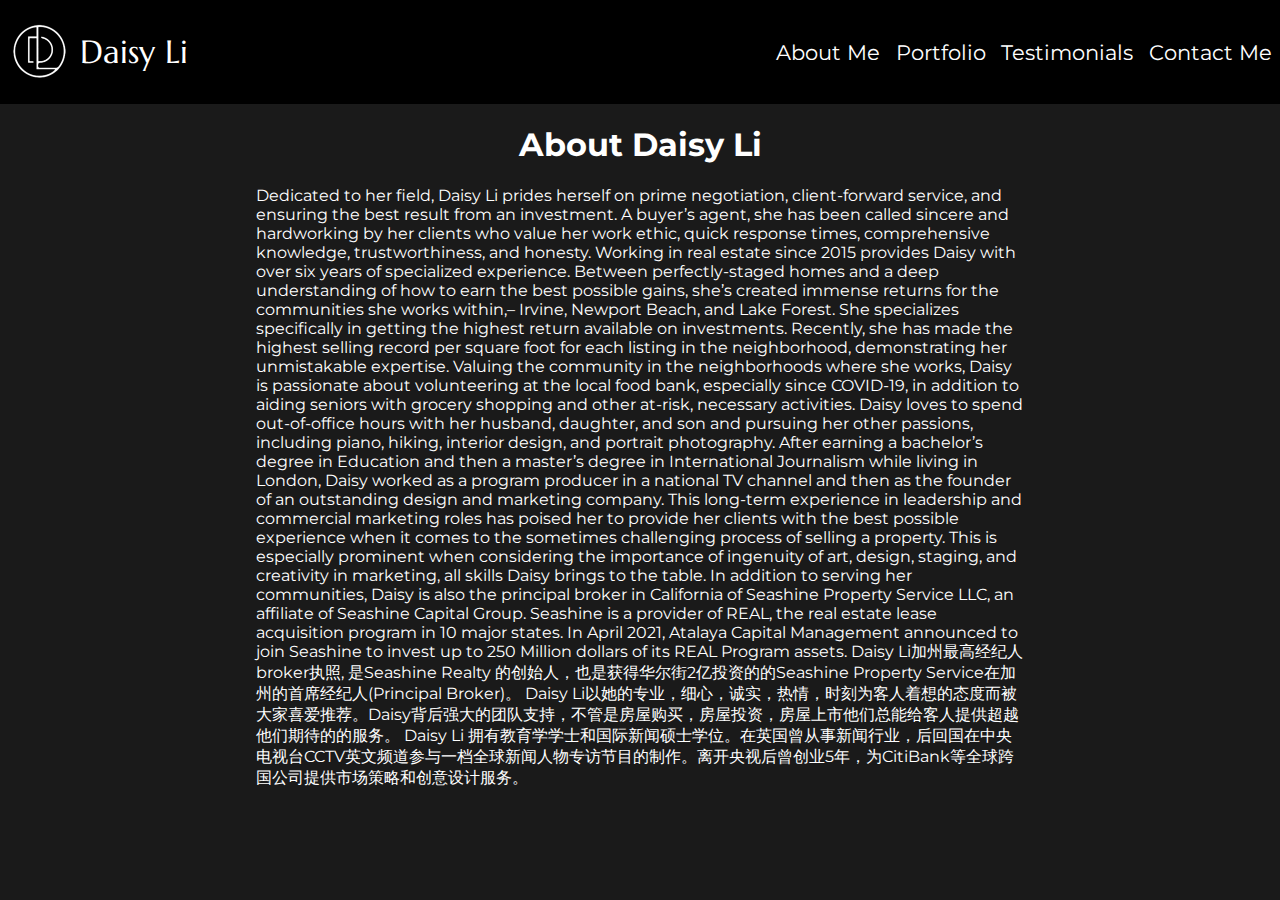
==== aboutdaisy.html @ 36a0a2b3 "worked on about page + portfolio + mobile view" ====
<!DOCTYPE html>
<html lang="en">

<head>
  <meta charset="UTF-8">
  <link href="style.css" rel="stylesheet" type="text/css" />
  <meta http-equiv="X-UA-Compatible" content="IE=edge">
  <meta name="viewport" content="width=device-width, initial-scale=1.0">
  <link rel="preconnect" href="https://fonts.googleapis.com" />
  <link rel="preconnect" href="https://fonts.gstatic.com" crossorigin />
  <link
    href="https://fonts.googleapis.com/css2?family=Marcellus&family=Montserrat:wght@300&family=Roboto:wght@300;400&display=swap"
    rel="stylesheet" />
  <title>About Daisy</title>
</head>

<body style="background-color: #1a1a1a;">
  <div class="navbar" style="background-color: black;">
    <div class="logo">
      <a href="/" style="display:flex; justify-content: center; align-items: center;">
        <img class="daisylogo" src="daisylogo.png" alt="logo" />
      </a>

      <p>Daisy Li</p>
    </div>
    <div class="options">
      <p><a href="aboutdaisy.html">About Me</a></p>
      <p><a href="portfolio.html">Portfolio</a></p>
      <p>Testimonials</p>
      <p>Contact Me</p>
    </div>
  </div>
  <h1 class="ad" style="color: white;">About Daisy Li</h1>
  <p class="aboutp" style="color: white;">Dedicated to her field, Daisy Li prides herself on prime negotiation,
    client-forward service, and
    ensuring the best
    result from an investment. A buyer’s agent, she has been called sincere and hardworking by her clients who value her
    work ethic, quick response times, comprehensive knowledge, trustworthiness, and honesty.

    Working in real estate since 2015 provides Daisy with over six years of specialized experience. Between
    perfectly-staged homes and a deep understanding of how to earn the best possible gains, she’s created immense
    returns for the communities she works within,– Irvine, Newport Beach, and Lake Forest. She specializes specifically
    in getting the highest return available on investments. Recently, she has made the highest selling record per square
    foot for each listing in the neighborhood, demonstrating her unmistakable expertise.

    Valuing the community in the neighborhoods where she works, Daisy is passionate about volunteering at the local food
    bank, especially since COVID-19, in addition to aiding seniors with grocery shopping and other at-risk, necessary
    activities. Daisy loves to spend out-of-office hours with her husband, daughter, and son and pursuing her other
    passions, including piano, hiking, interior design, and portrait photography.

    After earning a bachelor’s degree in Education and then a master’s degree in International Journalism while living
    in London, Daisy worked as a program producer in a national TV channel and then as the founder of an outstanding
    design and marketing company. This long-term experience in leadership and commercial marketing roles has poised her
    to provide her clients with the best possible experience when it comes to the sometimes challenging process of
    selling a property. This is especially prominent when considering the importance of ingenuity of art, design,
    staging, and creativity in marketing, all skills Daisy brings to the table.

    In addition to serving her communities, Daisy is also the principal broker in California of Seashine Property
    Service LLC, an affiliate of Seashine Capital Group. Seashine is a provider of REAL, the real estate lease
    acquisition program in 10 major states. In April 2021, Atalaya Capital Management announced to join Seashine to
    invest up to 250 Million dollars of its REAL Program assets.

    Daisy Li加州最高经纪人broker执照, 是Seashine Realty 的创始人，也是获得华尔街2亿投资的的Seashine Property Service在加州的首席经纪人(Principal Broker)。

    Daisy Li以她的专业，细心，诚实，热情，时刻为客人着想的态度而被大家喜爱推荐。Daisy背后强大的团队支持，不管是房屋购买，房屋投资，房屋上市他们总能给客人提供超越他们期待的的服务。

    Daisy Li 拥有教育学学士和国际新闻硕士学位。在英国曾从事新闻行业，后回国在中央电视台CCTV英文频道参与一档全球新闻人物专访节目的制作。离开央视后曾创业5年，为CitiBank等全球跨国公司提供市场策略和创意设计服务。
  </p>
</body>

</html>
---- style.css ----
body {
  padding: 0;
  margin: 0;
}

.navbar {
  display: flex;
  flex-direction: row;
  justify-content: space-between;
  align-items: center;
  background-color: transparent;
  color: white;
}

.featured-videos {
  display: flex;
  height: 100vh;
  flex-direction: column;
  justify-content: center;
  align-items: center;
}

.logo {
  display: flex;
  flex-direction: row;
  font-family: "Marcellus", serif;
  font-size: 2rem;
  align-items: center;
}

.options {
  display: flex;
  flex-direction: row;
  justify-content: space-around;
  width: 40%;
  font-family: "Montserrat", sans-serif;
  font-size: 1.3rem;
}

.daisylogo {
  width: 60px;
  margin-right: 10px;
  margin-left: 10px;
}


.big_img {
  position: relative;
  height: 100vh;
  overflow: hidden;
}

#video-bg {
  position: absolute;
  top: 0;
  left: 0;
  width: 100vw;
  height: 100vh;
  object-fit: cover;
  z-index: -1;
  filter: brightness(75%);
}

.big_img h1 {
  display: flex;
  position: absolute;
  top: 50%;
  left: 50%;
  transform: translate(-50%, -50%);
  font-family: "Montserrat", serif;
  color: white;
  font-size: 3rem;
  text-align: center;
  align-items: center;
  justify-content: center;
  z-index: 1;
}

.about-me {
  display: flex;
  flex-direction: column;
  justify-content: center;
  align-items: center;
}

.about_c {
  display: flex;
  justify-content: space-around;
  align-items: center;
  font-family: "Montserrat", serif;
  padding: 10%;
}

.about_c p {
  width: 30%;
}

.about_c p {
  font-size: 1.5rem;
  width: 100%;
}

.headshot {
  width: 30%;
  border-radius: 50px;
}

.aboutdays {
  font-size: 3rem;
  font-family: "Montserrat", serif;
  text-align: center;
}

button {
  background: transparent;
  border: none !important;
}

.house_picture {
  width: 40%;
  margin-right: 5%;
}

.feature {
  display: flex;
  flex-direction: row;
  justify-content: center;
  align-items: center;
  font-family: "Montserrat", serif;
}

.all_houses {
  width: 40%;
  height: 340px;
  overflow-y: scroll;
}

a {
  color: inherit;
  text-decoration: none;
}

.testimonials {
  display: flex;
  font-family: "Montserrat", serif;
  justify-content: center;
  margin-top: 50px;
  background-color: #f1f1f1;
  padding: 5%;
}

.text-t {
  width: 30%;
  margin-left: 30px;
}

.big-t-text {
  border-right: 1px solid gray;
  padding-right: 30px;
}

.neighborhoods {
  background-color: #1a1a1a;
  display: flex;
  color: white;
  font-family: "Montserrat", serif;
  justify-content: center;
  align-items: center;
  flex-direction: column;
}

.neighbor_img {
  width: 300px;
  margin: 20px;
}

.nb_div {
  display: flex;
  justify-content: center;
  align-items: center;
}

.nb {
  display: flex;
  justify-content: center;
  flex-direction: column;
  align-items: center;
}

.contacts {
  display: flex;
  flex-direction: column;
  align-items: center;
  font-family: "Montserrat", serif;
  background-color: #000000;
  color: white;
  height: 100vh;
  justify-content: center;
}

.contacts-button {
  color: white;
  border: 2px white solid !important;
  padding: 0 50px;
}

.contacts h1 {
  border-bottom: 1px white solid;
  padding-bottom: 30px;
}

.about_me_button {
  color: black;
  border: 2px black solid !important;
  padding: 0 40px;
}

.about_me_button p {
  display: flex;
  width: 100%;
  font-size: 15px;
}

.about_c div {
  width: 50%;
}

.about_des {
  width: 100%;

}

.t_button {
  color: black;
  border: 2px black solid !important;
  padding: 5px 60px;
}

@media only screen and (max-width: 600px) {


  .big_img {
    width: 100vw
  }

  .logo {
    font-size: 1rem;
  }

  .daisylogo {
    width: 40px;
  }

  .options {
    width: 100%;
    font-size: 0.8rem;
  }

  .nb_div {
    flex-direction: column;
  }

  .t_button {
    padding: 0
  }

  .about_des {
    font-size: 1.3rem !important;


  }

  .about_c {
    flex-direction: column-reverse;
    width: 100%;
    padding: 0;
  }

  about_c p {
    width: 100vw !important;
  }

  .headshot {
    width: 80%;
    border-radius: 25%;
  }

  .aboutdays p {
    margin-bottom: 20px;
  }


}

button:hover {
  background-color: #D3D3D3;
}

.ad {
  font-family: "Montserrat", serif;
  display: flex;
  justify-content: center;
}

.aboutp {
  font-family: "Montserrat", serif;
  display: flex;
  justify-content: center;
  padding-left: 20%;
  padding-right: 20%;
}

.portfolio-house-img {
  width: 80vh;
}

.portfolio-content {
  display: flex;
  flex-wrap: wrap;
  padding: 2%;
  justify-content: center;
  align-items: center;
  gap: 50px;
}

.portfolio-stuff {
  background-color: white;
  display: flex;
  justify-content: center;
  flex-direction: column;
  text-align: center;
  align-items: center;
  font-family: "Montserrat", serif;
  font-weight: bold;
}
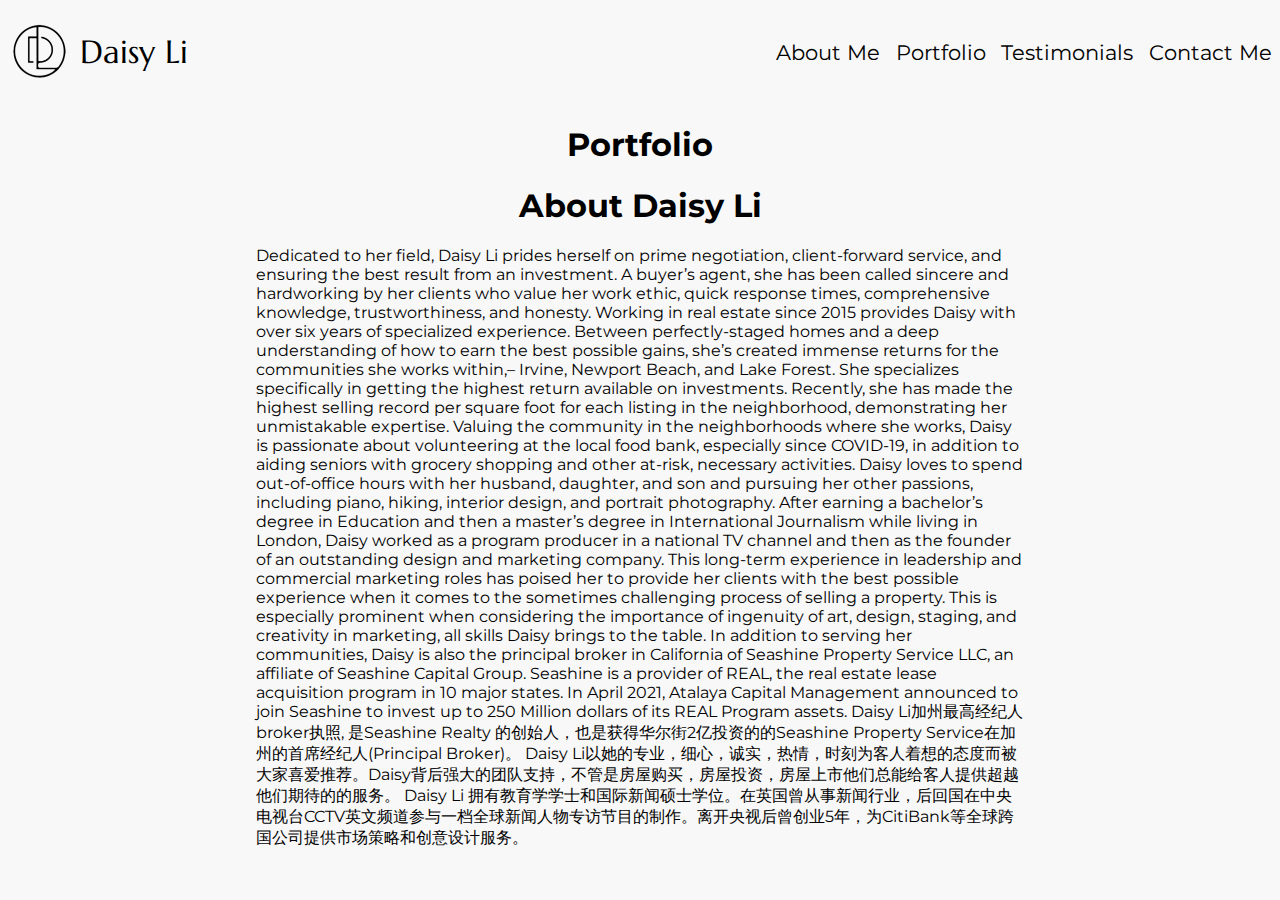
==== commit be0380fc: "commit" ====
--- a/aboutdaisy.html
+++ b/aboutdaisy.html
@@ -14,24 +14,25 @@
   <title>About Daisy</title>
 </head>
 
-<body style="background-color: #1a1a1a;">
-  <div class="navbar" style="background-color: black;">
+<body style="background-color: #f8f8f8;">
+  <div class="navbar">
     <div class="logo">
       <a href="/" style="display:flex; justify-content: center; align-items: center;">
-        <img class="daisylogo" src="daisylogo.png" alt="logo" />
+        <img class="daisylogo" src="daisylogo_black.png" alt="logo" />
       </a>
 
-      <p>Daisy Li</p>
+      <p style="color: black !important;">Daisy Li</p>
     </div>
-    <div class="options">
+    <div class="options" style="color: black !important;">
       <p><a href="aboutdaisy.html">About Me</a></p>
       <p><a href="portfolio.html">Portfolio</a></p>
       <p>Testimonials</p>
       <p>Contact Me</p>
     </div>
   </div>
-  <h1 class="ad" style="color: white;">About Daisy Li</h1>
-  <p class="aboutp" style="color: white;">Dedicated to her field, Daisy Li prides herself on prime negotiation,
+  <h1 class="ad">Portfolio</h1>
+  <h1 class="ad" style="color: rgb(0, 0, 0);">About Daisy Li</h1>
+  <p class="aboutp" style="color: rgb(0, 0, 0);">Dedicated to her field, Daisy Li prides herself on prime negotiation,
     client-forward service, and
     ensuring the best
     result from an investment. A buyer’s agent, she has been called sincere and hardworking by her clients who value her
--- a/style.css
+++ b/style.css
@@ -332,4 +332,25 @@
   align-items: center;
   font-family: "Montserrat", serif;
   font-weight: bold;
+}
+.cons{
+ 
+  display: flex;
+  color: black;
+  border: 2px black solid !important;
+  justify-content: center;
+  font-family: "Montserrat", serif;
+
+  
+}
+.cons1{
+  display: flex;
+  justify-content: center;
+  font-family: "Montserrat", serif;
+
+}
+.conpt{
+  display: flex;
+  justify-content: center;
+  font-family: "Montserrat", serif;
 }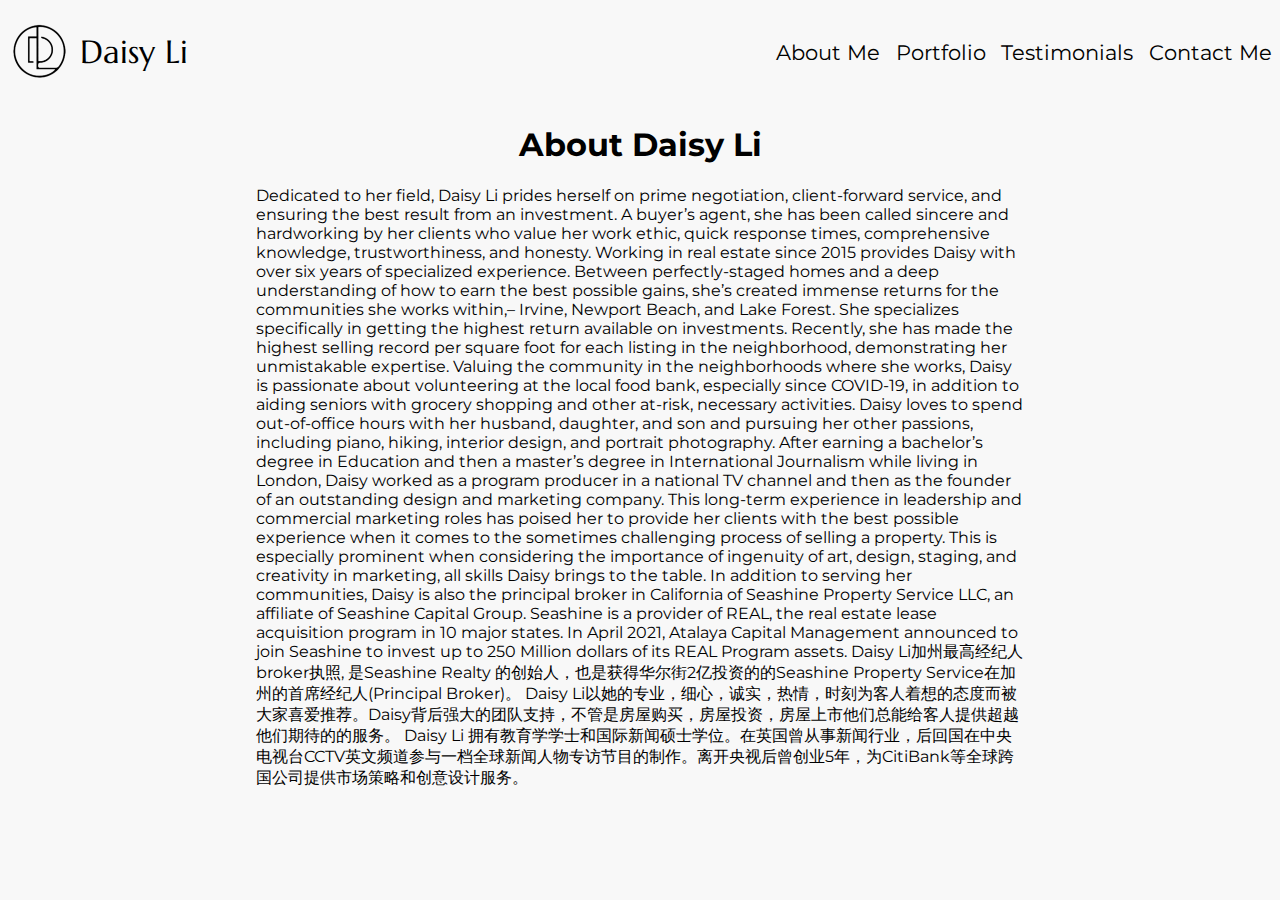
==== commit 0ecba2e3: "commit" ====
--- a/aboutdaisy.html
+++ b/aboutdaisy.html
@@ -30,7 +30,7 @@
       <p>Contact Me</p>
     </div>
   </div>
-  <h1 class="ad">Portfolio</h1>
+
   <h1 class="ad" style="color: rgb(0, 0, 0);">About Daisy Li</h1>
   <p class="aboutp" style="color: rgb(0, 0, 0);">Dedicated to her field, Daisy Li prides herself on prime negotiation,
     client-forward service, and
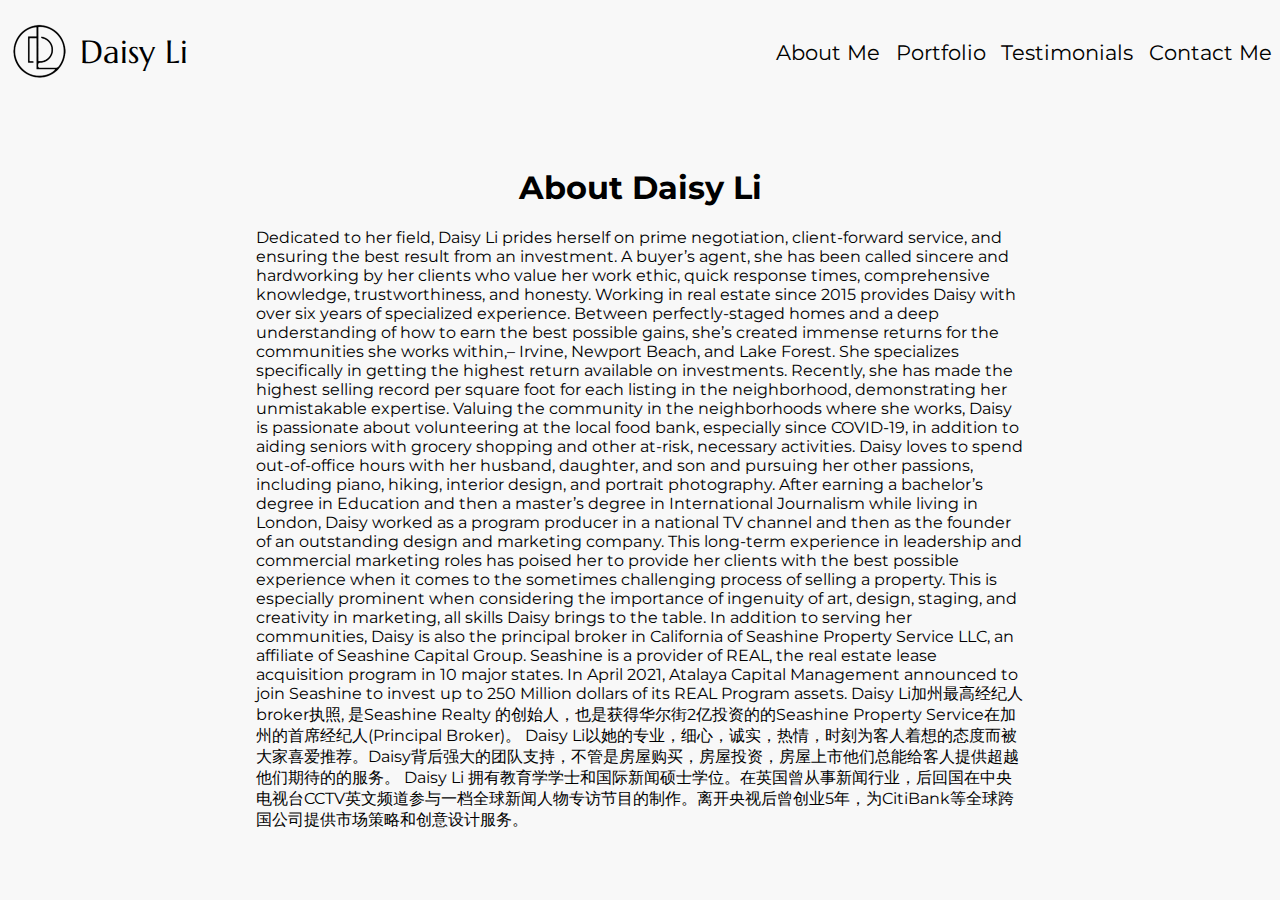
==== commit 87fbe9e9: "Repl Import" ====
--- a/aboutdaisy.html
+++ b/aboutdaisy.html
@@ -26,7 +26,7 @@
     <div class="options" style="color: black !important;">
       <p><a href="aboutdaisy.html">About Me</a></p>
       <p><a href="portfolio.html">Portfolio</a></p>
-      <p>Testimonials</p>
+      <p><a href="testimonials.html">Testimonials</a></p>
       <p>Contact Me</p>
     </div>
   </div>
--- a/style.css
+++ b/style.css
@@ -167,6 +167,7 @@
   justify-content: center;
   align-items: center;
   flex-direction: column;
+  height: 100vh;
 }
 
 .neighbor_img {
@@ -300,6 +301,7 @@
   font-family: "Montserrat", serif;
   display: flex;
   justify-content: center;
+  margin-top: 5%;
 }
 
 .aboutp {
@@ -333,24 +335,41 @@
   font-family: "Montserrat", serif;
   font-weight: bold;
 }
-.cons{
- 
+
+.cons {
+
   display: flex;
   color: black;
   border: 2px black solid !important;
   justify-content: center;
   font-family: "Montserrat", serif;
 
-  
-}
-.cons1{
-  display: flex;
-  justify-content: center;
-  font-family: "Montserrat", serif;
-
-}
-.conpt{
-  display: flex;
-  justify-content: center;
-  font-family: "Montserrat", serif;
+
+}
+
+.cons1 {
+  display: flex;
+  justify-content: center;
+  font-family: "Montserrat", serif;
+
+}
+
+.conpt {
+  display: flex;
+  justify-content: center;
+  font-family: "Montserrat", serif;
+}
+
+.testimonials_page {
+  font-family: "Montserrat", serif;
+  display: flex;
+  flex-direction: column;
+  padding-left: 20%;
+  padding-right: 20%;
+  margin-bottom: 5%;
+
+}
+
+.neighbor_txt {
+  font-size: 5rem !important;
 }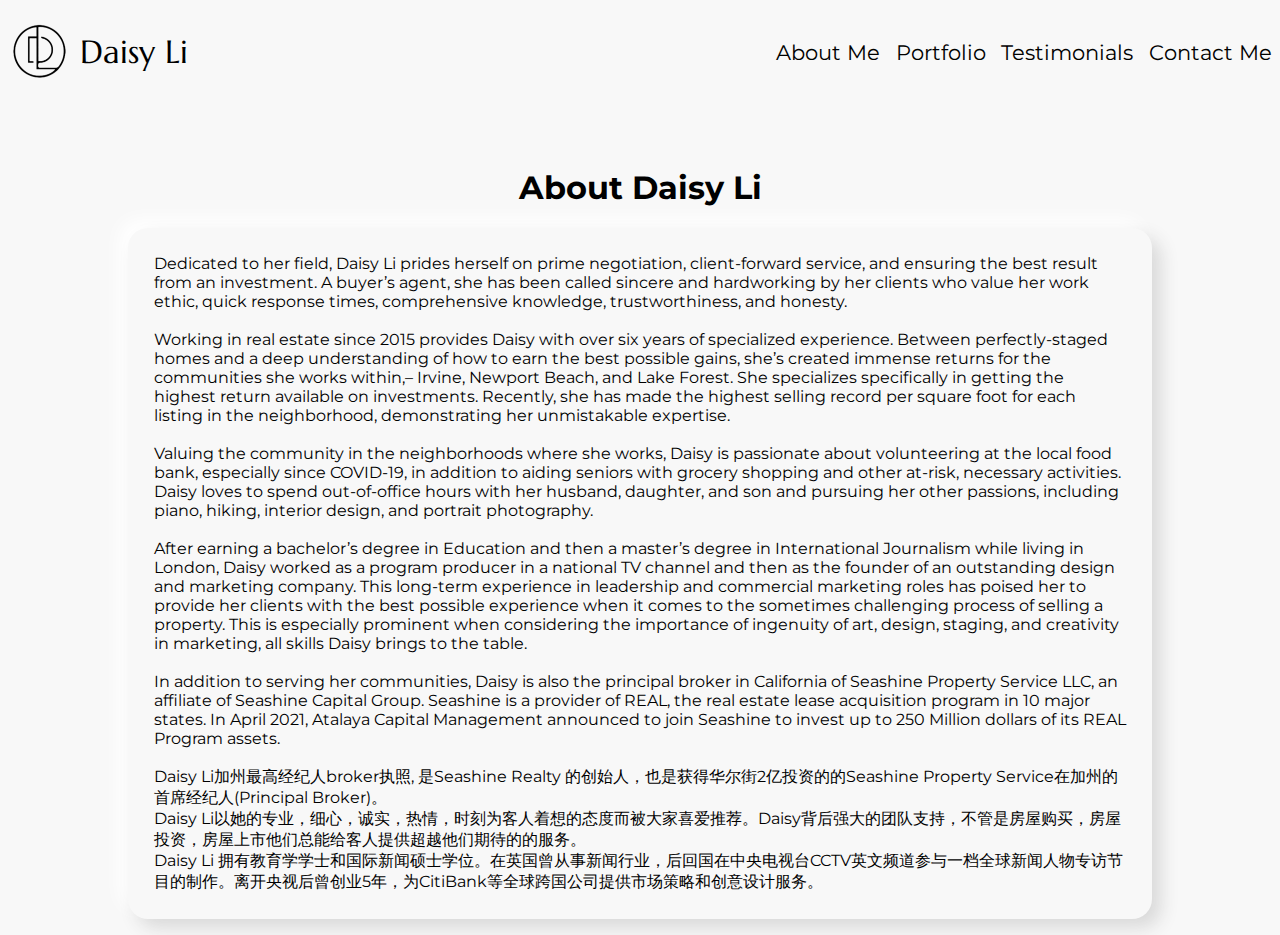
==== commit 5a5194e5: "almost done" ====
--- a/aboutdaisy.html
+++ b/aboutdaisy.html
@@ -27,44 +27,49 @@
       <p><a href="aboutdaisy.html">About Me</a></p>
       <p><a href="portfolio.html">Portfolio</a></p>
       <p><a href="testimonials.html">Testimonials</a></p>
-      <p>Contact Me</p>
+      <p><a href="mailto:mailto:daisylibroker@gmail.com">Contact Me</a></p>
     </div>
   </div>
 
   <h1 class="ad" style="color: rgb(0, 0, 0);">About Daisy Li</h1>
-  <p class="aboutp" style="color: rgb(0, 0, 0);">Dedicated to her field, Daisy Li prides herself on prime negotiation,
+  <p class="aboutp1" style="color: rgb(0, 0, 0);">Dedicated to her field, Daisy Li prides herself on prime negotiation,
     client-forward service, and
     ensuring the best
     result from an investment. A buyer’s agent, she has been called sincere and hardworking by her clients who value her
     work ethic, quick response times, comprehensive knowledge, trustworthiness, and honesty.
-
+    <br />
+    <br />
     Working in real estate since 2015 provides Daisy with over six years of specialized experience. Between
     perfectly-staged homes and a deep understanding of how to earn the best possible gains, she’s created immense
     returns for the communities she works within,– Irvine, Newport Beach, and Lake Forest. She specializes specifically
     in getting the highest return available on investments. Recently, she has made the highest selling record per square
     foot for each listing in the neighborhood, demonstrating her unmistakable expertise.
-
+    <br />
+    <br />
     Valuing the community in the neighborhoods where she works, Daisy is passionate about volunteering at the local food
     bank, especially since COVID-19, in addition to aiding seniors with grocery shopping and other at-risk, necessary
     activities. Daisy loves to spend out-of-office hours with her husband, daughter, and son and pursuing her other
     passions, including piano, hiking, interior design, and portrait photography.
-
+    <br />
+    <br />
     After earning a bachelor’s degree in Education and then a master’s degree in International Journalism while living
     in London, Daisy worked as a program producer in a national TV channel and then as the founder of an outstanding
     design and marketing company. This long-term experience in leadership and commercial marketing roles has poised her
     to provide her clients with the best possible experience when it comes to the sometimes challenging process of
     selling a property. This is especially prominent when considering the importance of ingenuity of art, design,
     staging, and creativity in marketing, all skills Daisy brings to the table.
-
+    <br />
+    <br />
     In addition to serving her communities, Daisy is also the principal broker in California of Seashine Property
     Service LLC, an affiliate of Seashine Capital Group. Seashine is a provider of REAL, the real estate lease
     acquisition program in 10 major states. In April 2021, Atalaya Capital Management announced to join Seashine to
     invest up to 250 Million dollars of its REAL Program assets.
-
+    <br />
+    <br />
     Daisy Li加州最高经纪人broker执照, 是Seashine Realty 的创始人，也是获得华尔街2亿投资的的Seashine Property Service在加州的首席经纪人(Principal Broker)。
-
+    <br />
     Daisy Li以她的专业，细心，诚实，热情，时刻为客人着想的态度而被大家喜爱推荐。Daisy背后强大的团队支持，不管是房屋购买，房屋投资，房屋上市他们总能给客人提供超越他们期待的的服务。
-
+    <br />
     Daisy Li 拥有教育学学士和国际新闻硕士学位。在英国曾从事新闻行业，后回国在中央电视台CCTV英文频道参与一档全球新闻人物专访节目的制作。离开央视后曾创业5年，为CitiBank等全球跨国公司提供市场策略和创意设计服务。
   </p>
 </body>
--- a/style.css
+++ b/style.css
@@ -42,7 +42,6 @@
   margin-right: 10px;
   margin-left: 10px;
 }
-
 
 .big_img {
   position: relative;
@@ -133,6 +132,7 @@
   width: 40%;
   height: 340px;
   overflow-y: scroll;
+  overflow-x: hidden;
 }
 
 a {
@@ -228,7 +228,9 @@
 
 .about_des {
   width: 100%;
-
+  display: flex;
+  justify-content: center;
+  align-items: center;
 }
 
 .t_button {
@@ -237,11 +239,157 @@
   padding: 5px 60px;
 }
 
+button:hover {
+  background-color: #d3d3d3;
+}
+
+.ad {
+  font-family: "Montserrat", serif;
+  display: flex;
+  justify-content: center;
+  margin-top: 5%;
+}
+
+.aboutp {
+  font-family: "Montserrat", serif;
+  display: flex;
+  justify-content: center;
+  margin-left: 10%;
+  margin-right: 10%;
+  padding: 2%;
+}
+
+.aboutp1 {
+  font-family: "Montserrat", serif;
+  display: flex;
+  justify-content: center;
+  margin-left: 10%;
+  margin-right: 10%;
+  padding: 2%;
+  border-radius: 20px;
+  box-shadow: 9px 9px 18px #d9d9d9, -9px -9px 18px #ffffff;
+}
+
+.portfolio-house-img {
+  width: 80vh;
+}
+
+.portfolio-content {
+  display: flex;
+  flex-wrap: wrap;
+  padding: 2%;
+  justify-content: center;
+  align-items: center;
+  gap: 50px;
+}
+
+.portfolio-stuff {
+  background-color: white;
+  display: flex;
+  justify-content: center;
+  flex-direction: column;
+  text-align: center;
+  align-items: center;
+  font-family: "Montserrat", serif;
+  font-weight: bold;
+  background: #ffffff;
+  box-shadow: 9px 9px 18px #d9d9d9, -9px -9px 18px #ffffff;
+}
+
+.cons {
+  display: flex;
+  color: black;
+  border: 2px black solid !important;
+  justify-content: center;
+  font-family: "Montserrat", serif;
+}
+
+.testimonials_page div {
+  margin-bottom: 30px;
+  padding: 20px;
+}
+
+.testimonials_page1 div {
+  box-shadow: 9px 9px 18px #d9d9d9, -9px -9px 18px #ffffff;
+  margin-bottom: 30px;
+  padding: 20px;
+  border-radius: 20px;
+}
+
+.cons1 {
+  display: flex;
+  justify-content: center;
+  font-family: "Montserrat", serif;
+}
+
+.conpt {
+  display: flex;
+  justify-content: center;
+  font-family: "Montserrat", serif;
+}
+
+.testimonials_page {
+  font-family: "Montserrat", serif;
+  display: flex;
+  flex-direction: column;
+  padding-left: 20%;
+  padding-right: 20%;
+  margin-bottom: 5%;
+}
+
+.testimonials_page1 {
+  font-family: "Montserrat", serif;
+  display: flex;
+  flex-direction: column;
+  padding-left: 20%;
+  padding-right: 20%;
+  margin-bottom: 5%;
+}
+
+.neighbor_txt {
+  font-size: 5rem !important;
+}
+
+.container {
+  display: inline-block;
+  cursor: pointer;
+  margin-block-start: 1em;
+  margin-block-end: 1em;
+}
+
+.bar1,
+.bar2,
+.bar3 {
+  width: 33px;
+  height: 2px;
+  background-color: #ffffff;
+  margin: 6px 0;
+
+  transition: 0.4s;
+  display: flex;
+  flex-direction: row;
+  justify-content: space-between;
+  align-items: center;
+}
+
+/* Rotate first bar */
+.change .bar1 {
+  transform: translate(0, 8px) rotate(-45deg);
+}
+
+/* Fade out the second bar */
+.change .bar2 {
+  opacity: 0;
+}
+
+/* Rotate last bar */
+.change .bar3 {
+  transform: translate(0, -8px) rotate(45deg);
+}
+
 @media only screen and (max-width: 600px) {
-
-
   .big_img {
-    width: 100vw
+    width: 100vw;
   }
 
   .logo {
@@ -262,13 +410,11 @@
   }
 
   .t_button {
-    padding: 0
+    padding: 0;
   }
 
   .about_des {
     font-size: 1.3rem !important;
-
-
   }
 
   .about_c {
@@ -290,86 +436,82 @@
     margin-bottom: 20px;
   }
 
-
-}
-
-button:hover {
-  background-color: #D3D3D3;
-}
-
-.ad {
-  font-family: "Montserrat", serif;
-  display: flex;
-  justify-content: center;
-  margin-top: 5%;
-}
-
-.aboutp {
-  font-family: "Montserrat", serif;
-  display: flex;
-  justify-content: center;
-  padding-left: 20%;
-  padding-right: 20%;
-}
-
-.portfolio-house-img {
-  width: 80vh;
-}
-
-.portfolio-content {
-  display: flex;
-  flex-wrap: wrap;
-  padding: 2%;
-  justify-content: center;
-  align-items: center;
-  gap: 50px;
-}
-
-.portfolio-stuff {
-  background-color: white;
-  display: flex;
-  justify-content: center;
-  flex-direction: column;
-  text-align: center;
-  align-items: center;
-  font-family: "Montserrat", serif;
-  font-weight: bold;
-}
-
-.cons {
-
-  display: flex;
-  color: black;
-  border: 2px black solid !important;
-  justify-content: center;
-  font-family: "Montserrat", serif;
-
-
-}
-
-.cons1 {
-  display: flex;
-  justify-content: center;
-  font-family: "Montserrat", serif;
-
-}
-
-.conpt {
-  display: flex;
-  justify-content: center;
-  font-family: "Montserrat", serif;
-}
-
-.testimonials_page {
-  font-family: "Montserrat", serif;
-  display: flex;
-  flex-direction: column;
-  padding-left: 20%;
-  padding-right: 20%;
-  margin-bottom: 5%;
-
-}
-
-.neighbor_txt {
-  font-size: 5rem !important;
-}+  .aboutdays {
+    font-size: 2.5rem;
+  }
+
+  .neighborhoods {
+    height: 150vh;
+  }
+
+  .testimonials {
+    flex-direction: column;
+    align-items: center;
+  }
+
+  .big-t-text {
+    border-right: none;
+    padding-right: 0;
+  }
+
+  .text-t {
+    width: 80%;
+    display: flex;
+    justify-content: center;
+    align-items: center;
+    flex-direction: column;
+    margin: 0;
+  }
+
+  .t_button {
+    width: 80%;
+  }
+
+  .contacts p {
+    padding: 20px;
+    text-align: center;
+  }
+
+  .contacts-button {
+    padding: 0;
+  }
+
+  .contacts-button p {
+    padding: 0;
+    margin: 10px;
+  }
+
+  .all_houses {
+    height: 400px;
+    width: 80%;
+    margin-top: 50px;
+  }
+
+  .feature {
+    flex-direction: column;
+  }
+
+  .feature img {
+    width: 70%;
+  }
+
+  .portfolio-house-img {
+    width: 40vh;
+  }
+
+  .testimonials_page {
+    padding: 5%;
+  }
+
+  .about_c div {
+    width: 70%;
+    display: flex;
+    justify-content: center;
+    align-items: center;
+    flex-direction: column;
+  }
+
+  .headshot {
+    border-radius: 10px;
+  }
+}
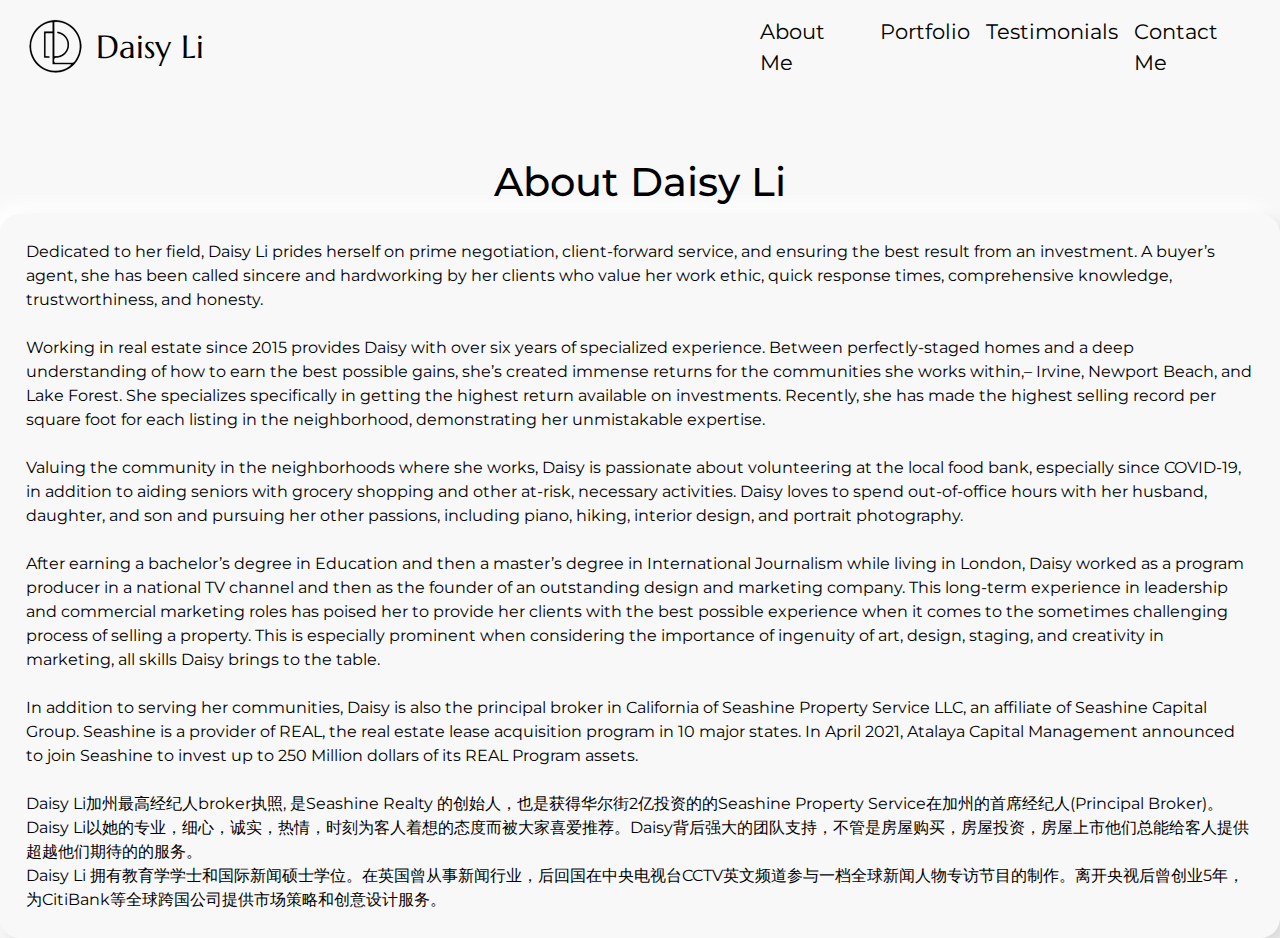
==== commit 8de869d8: "Update dependencies and navbar styling" ====
--- a/aboutdaisy.html
+++ b/aboutdaisy.html
@@ -11,25 +11,34 @@
   <link
     href="https://fonts.googleapis.com/css2?family=Marcellus&family=Montserrat:wght@300&family=Roboto:wght@300;400&display=swap"
     rel="stylesheet" />
+  <link rel="stylesheet" href="https://cdn.jsdelivr.net/npm/bootstrap@4.0.0/dist/css/bootstrap.min.css"
+    integrity="sha384-Gn5384xqQ1aoWXA+058RXPxPg6fy4IWvTNh0E263XmFcJlSAwiGgFAW/dAiS6JXm" crossorigin="anonymous">
   <title>About Daisy</title>
 </head>
 
 <body style="background-color: #f8f8f8;">
-  <div class="navbar">
-    <div class="logo">
-      <a href="/" style="display:flex; justify-content: center; align-items: center;">
-        <img class="daisylogo" src="daisylogo_black.png" alt="logo" />
-      </a>
 
-      <p style="color: black !important;">Daisy Li</p>
+  <nav class="navbar navbar-expand-lg navbar-light bg-transparent "> <a class="logo color-white" href="/">
+      <img class="daisylogo" src="daisylogo_black.png" alt="logo" />
+      <p class="logo" style="color: black !important;">
+        Daisy Li
+      </p>
+    </a>
+    <button class="navbar-toggler color-black" type="button" data-toggle="collapse" data-target="#navbarNavAltMarkup"
+      aria-controls="navbarNavAltMarkup" aria-expanded="false" aria-label="Toggle navigation">
+      <span class="navbar-toggler-icon"></span>
+    </button>
+    <div class="collapse navbar-collapse " id="navbarNavAltMarkup">
+      <div class="navbar-nav options color-black ml-auto " style="color: black !important; width: 40vw;"> <a
+          class="nav-item nav-link active" href="aboutdaisy.html">About Me </a>
+        <a class="nav-item nav-link" href="portfolio.html">Portfolio</a>
+        <a class="nav-item nav-link" href="testimonials.html">Testimonials</a>
+        <a class="nav-item nav-link" href="mailto:mailto:daisylibroker@gmail.com">Contact Me</a>
+      </div>
     </div>
-    <div class="options" style="color: black !important;">
-      <p><a href="aboutdaisy.html">About Me</a></p>
-      <p><a href="portfolio.html">Portfolio</a></p>
-      <p><a href="testimonials.html">Testimonials</a></p>
-      <p><a href="mailto:mailto:daisylibroker@gmail.com">Contact Me</a></p>
-    </div>
-  </div>
+  </nav>
+
+
 
   <h1 class="ad" style="color: rgb(0, 0, 0);">About Daisy Li</h1>
   <p class="aboutp1" style="color: rgb(0, 0, 0);">Dedicated to her field, Daisy Li prides herself on prime negotiation,
@@ -72,6 +81,16 @@
     <br />
     Daisy Li 拥有教育学学士和国际新闻硕士学位。在英国曾从事新闻行业，后回国在中央电视台CCTV英文频道参与一档全球新闻人物专访节目的制作。离开央视后曾创业5年，为CitiBank等全球跨国公司提供市场策略和创意设计服务。
   </p>
+
+  <script src="https://code.jquery.com/jquery-3.2.1.slim.min.js"
+    integrity="sha384-KJ3o2DKtIkvYIK3UENzmM7KCkRr/rE9/Qpg6aAZGJwFDMVNA/GpGFF93hXpG5KkN"
+    crossorigin="anonymous"></script>
+  <script src="https://cdn.jsdelivr.net/npm/popper.js@1.12.9/dist/umd/popper.min.js"
+    integrity="sha384-ApNbgh9B+Y1QKtv3Rn7W3mgPxhU9K/ScQsAP7hUibX39j7fakFPskvXusvfa0b4Q"
+    crossorigin="anonymous"></script>
+  <script src="https://cdn.jsdelivr.net/npm/bootstrap@4.0.0/dist/js/bootstrap.min.js"
+    integrity="sha384-JZR6Spejh4U02d8jOt6vLEHfe/JQGiRRSQQxSfFWpi1MquVdAyjUar5+76PVCmYl"
+    crossorigin="anonymous"></script>
 </body>
 
 </html>--- a/style.css
+++ b/style.css
@@ -3,6 +3,10 @@
   margin: 0;
 }
 
+p {
+  margin: 0 !important;
+}
+
 .navbar {
   display: flex;
   flex-direction: row;
@@ -18,6 +22,7 @@
   flex-direction: column;
   justify-content: center;
   align-items: center;
+
 }
 
 .logo {
@@ -26,6 +31,11 @@
   font-family: "Marcellus", serif;
   font-size: 2rem;
   align-items: center;
+  justify-content: center;
+}
+
+.logo p {
+  margin: 0;
 }
 
 .options {
@@ -42,6 +52,7 @@
   margin-right: 10px;
   margin-left: 10px;
 }
+
 
 .big_img {
   position: relative;
@@ -57,8 +68,10 @@
   height: 100vh;
   object-fit: cover;
   z-index: -1;
-  filter: brightness(75%);
-}
+  filter: brightness(70%);
+}
+
+
 
 .big_img h1 {
   display: flex;
@@ -80,6 +93,7 @@
   flex-direction: column;
   justify-content: center;
   align-items: center;
+  padding-top: 30px;
 }
 
 .about_c {
@@ -87,7 +101,7 @@
   justify-content: space-around;
   align-items: center;
   font-family: "Montserrat", serif;
-  padding: 10%;
+  padding: 7%;
 }
 
 .about_c p {
@@ -110,9 +124,8 @@
   text-align: center;
 }
 
-button {
-  background: transparent;
-  border: none !important;
+.aboutdays p {
+  align-items: center;
 }
 
 .house_picture {
@@ -136,9 +149,10 @@
 }
 
 a {
-  color: inherit;
-  text-decoration: none;
-}
+  color: inherit !important;
+  text-decoration: none !important;
+}
+
 
 .testimonials {
   display: flex;
@@ -202,7 +216,9 @@
 .contacts-button {
   color: white;
   border: 2px white solid !important;
-  padding: 0 50px;
+  padding: 15px 40px;
+  background-color: transparent;
+  margin-top: 30px;
 }
 
 .contacts h1 {
@@ -213,7 +229,8 @@
 .about_me_button {
   color: black;
   border: 2px black solid !important;
-  padding: 0 40px;
+  padding: 15px 40px !important;
+  margin-top: 20px;
 }
 
 .about_me_button p {
@@ -231,16 +248,23 @@
   display: flex;
   justify-content: center;
   align-items: center;
+
+
 }
 
 .t_button {
   color: black;
   border: 2px black solid !important;
-  padding: 5px 60px;
+  padding: 10px 60px;
+  margin-top: 50px;
+  margin-bottom: 50px;
+}
+a{
+  border-radius: 10px;
 }
 
 button:hover {
-  background-color: #d3d3d3;
+  background-color: #D3D3D3;
 }
 
 .ad {
@@ -257,6 +281,8 @@
   margin-left: 10%;
   margin-right: 10%;
   padding: 2%;
+
+
 }
 
 .aboutp1 {
@@ -267,7 +293,9 @@
   margin-right: 10%;
   padding: 2%;
   border-radius: 20px;
-  box-shadow: 9px 9px 18px #d9d9d9, -9px -9px 18px #ffffff;
+  box-shadow: 9px 9px 18px #d9d9d9,
+    -9px -9px 18px #ffffff;
+
 }
 
 .portfolio-house-img {
@@ -281,6 +309,7 @@
   justify-content: center;
   align-items: center;
   gap: 50px;
+
 }
 
 .portfolio-stuff {
@@ -293,24 +322,31 @@
   font-family: "Montserrat", serif;
   font-weight: bold;
   background: #ffffff;
-  box-shadow: 9px 9px 18px #d9d9d9, -9px -9px 18px #ffffff;
+  box-shadow: 9px 9px 18px #d9d9d9,
+    -9px -9px 18px #ffffff;
 }
 
 .cons {
+
   display: flex;
   color: black;
   border: 2px black solid !important;
   justify-content: center;
   font-family: "Montserrat", serif;
+
+
 }
 
 .testimonials_page div {
+
   margin-bottom: 30px;
   padding: 20px;
+
 }
 
 .testimonials_page1 div {
-  box-shadow: 9px 9px 18px #d9d9d9, -9px -9px 18px #ffffff;
+  box-shadow: 9px 9px 18px #d9d9d9,
+    -9px -9px 18px #ffffff;
   margin-bottom: 30px;
   padding: 20px;
   border-radius: 20px;
@@ -320,6 +356,7 @@
   display: flex;
   justify-content: center;
   font-family: "Montserrat", serif;
+
 }
 
 .conpt {
@@ -335,6 +372,7 @@
   padding-left: 20%;
   padding-right: 20%;
   margin-bottom: 5%;
+
 }
 
 .testimonials_page1 {
@@ -344,6 +382,7 @@
   padding-left: 20%;
   padding-right: 20%;
   margin-bottom: 5%;
+
 }
 
 .neighbor_txt {
@@ -388,12 +427,18 @@
 }
 
 @media only screen and (max-width: 600px) {
+
   .big_img {
-    width: 100vw;
+    width: 100vw
+  }
+
+  .big_img h1 {
+    margin-top: 25%;
   }
 
   .logo {
-    font-size: 1rem;
+    font-size: 2rem;
+    margin-top: 10px;
   }
 
   .daisylogo {
@@ -402,25 +447,27 @@
 
   .options {
     width: 100%;
-    font-size: 0.8rem;
+    font-size: 1.2rem;
   }
 
   .nb_div {
     flex-direction: column;
   }
 
-  .t_button {
-    padding: 0;
-  }
+  /* .t_button {
+    padding: 0
+  } */
 
   .about_des {
     font-size: 1.3rem !important;
+
+
   }
 
   .about_c {
     flex-direction: column-reverse;
     width: 100%;
-    padding: 0;
+    padding-top: 30px;
   }
 
   about_c p {
@@ -433,7 +480,10 @@
   }
 
   .aboutdays p {
-    margin-bottom: 20px;
+
+    margin-bottom: 50px;
+    margin-top: 20px;
+
   }
 
   .aboutdays {
@@ -441,7 +491,7 @@
   }
 
   .neighborhoods {
-    height: 150vh;
+    height: 250vh;
   }
 
   .testimonials {
@@ -472,13 +522,18 @@
     text-align: center;
   }
 
+  /* 
   .contacts-button {
     padding: 0;
   }
-
+ */
   .contacts-button p {
     padding: 0;
-    margin: 10px;
+    margin-top: 10px;
+  }
+
+  .about_des {
+    padding-top: 20px;
   }
 
   .all_houses {
@@ -509,9 +564,10 @@
     justify-content: center;
     align-items: center;
     flex-direction: column;
+
   }
 
   .headshot {
     border-radius: 10px;
   }
-}
+}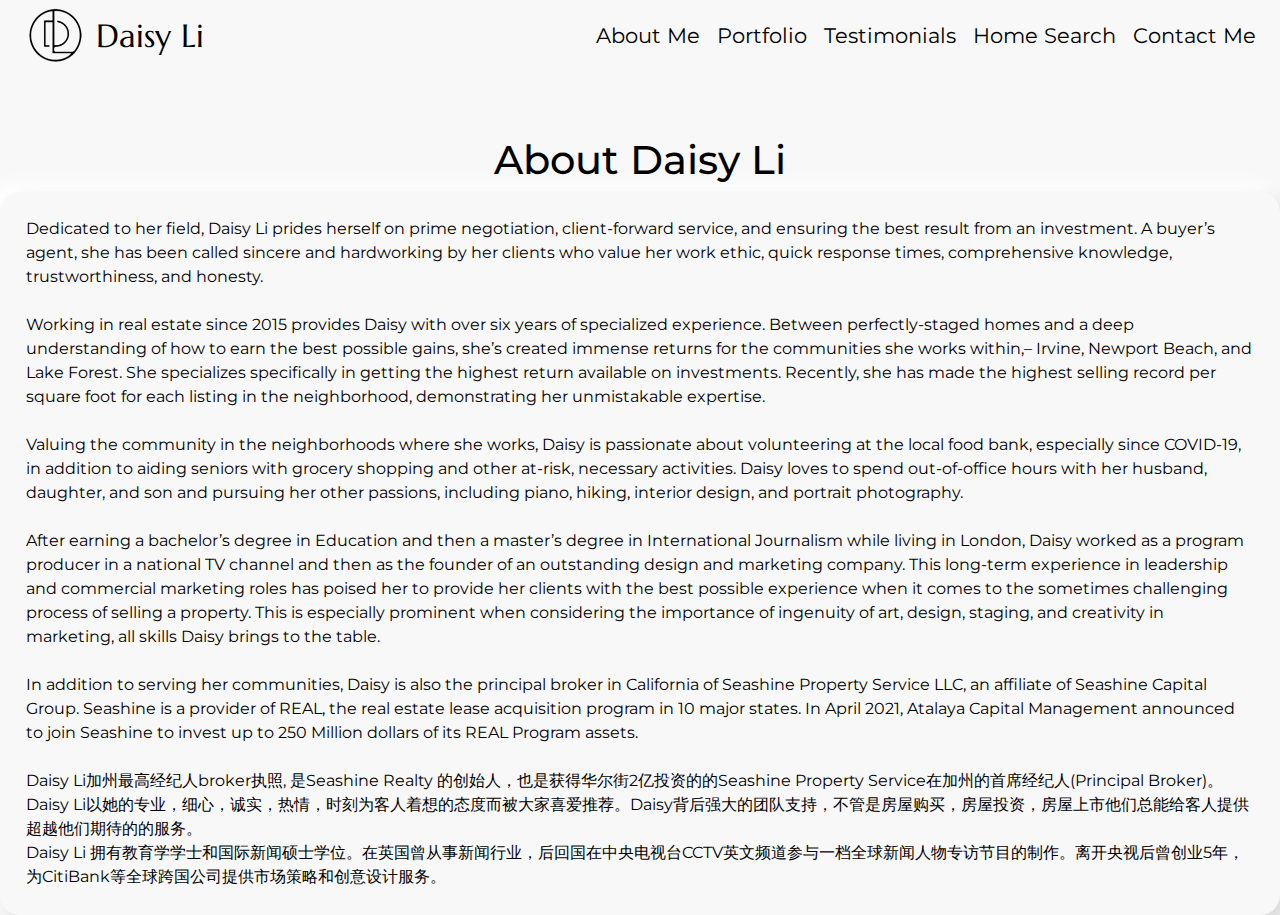
==== commit 4b66dfef: "worked on mobile veiw and added idx" ====
--- a/aboutdaisy.html
+++ b/aboutdaisy.html
@@ -33,7 +33,8 @@
           class="nav-item nav-link active" href="aboutdaisy.html">About Me </a>
         <a class="nav-item nav-link" href="portfolio.html">Portfolio</a>
         <a class="nav-item nav-link" href="testimonials.html">Testimonials</a>
-        <a class="nav-item nav-link" href="mailto:mailto:daisylibroker@gmail.com">Contact Me</a>
+        <a class="nav-item nav-link" href="idx.html">Home Search</a>
+        <a class="nav-item nav-link" href="mailto:daisylibroker@gmail.com">Contact Me</a>
       </div>
     </div>
   </nav>
--- a/style.css
+++ b/style.css
@@ -16,14 +16,7 @@
   color: white;
 }
 
-.featured-videos {
-  display: flex;
-  height: 100vh;
-  flex-direction: column;
-  justify-content: center;
-  align-items: center;
-
-}
+
 
 .logo {
   display: flex;
@@ -41,6 +34,8 @@
 .options {
   display: flex;
   flex-direction: row;
+  flex-grow: 1%;
+  flex-wrap: wrap;
   justify-content: space-around;
   width: 40%;
   font-family: "Montserrat", sans-serif;
@@ -182,6 +177,7 @@
   align-items: center;
   flex-direction: column;
   height: 100vh;
+  
 }
 
 .neighbor_img {
@@ -193,6 +189,9 @@
   display: flex;
   justify-content: center;
   align-items: center;
+  flex-wrap: wrap;
+  
+
 }
 
 .nb {
@@ -410,6 +409,35 @@
   justify-content: space-between;
   align-items: center;
 }
+.feature {
+  position: relative;
+}
+
+
+
+.arrow-btn {
+  position: absolute;
+  top: 50%;
+  transform: translateY(-50%);
+  font-size: 24px;
+  cursor: pointer;
+  background: none;
+  border: none;
+  outline: none;
+  color: white; /* Add this line to set the text color */
+}
+.idxf{
+  height: 100vh;
+  width: 100vw;
+}
+
+#prevBtn {
+  left: 10px;
+}
+
+#nextBtn {
+  right: 10px;
+}
 
 /* Rotate first bar */
 .change .bar1 {
@@ -425,7 +453,11 @@
 .change .bar3 {
   transform: translate(0, -8px) rotate(45deg);
 }
-
+.videodays{
+  display: flex;
+  justify-content: center;
+  align-items: center;
+}
 @media only screen and (max-width: 600px) {
 
   .big_img {
@@ -448,11 +480,10 @@
   .options {
     width: 100%;
     font-size: 1.2rem;
-  }
-
-  .nb_div {
-    flex-direction: column;
-  }
+    flex-grow: 0;
+  }
+
+
 
   /* .t_button {
     padding: 0
@@ -491,7 +522,7 @@
   }
 
   .neighborhoods {
-    height: 250vh;
+    height: 150vh;
   }
 
   .testimonials {
@@ -546,9 +577,7 @@
     flex-direction: column;
   }
 
-  .feature img {
-    width: 70%;
-  }
+
 
   .portfolio-house-img {
     width: 40vh;
@@ -570,4 +599,45 @@
   .headshot {
     border-radius: 10px;
   }
+}
+@media only screen and (max-width: 1643px) {
+  .options{
+    flex-grow: 0.2;
+  }
+}
+@media only screen and (max-width: 1355px) {
+  .options{
+    flex-grow: 0.3;
+  }
+}
+@media only screen and (max-width: 1255px) {
+  .options{
+    flex-grow: 0.4;
+  }
+}
+@media only screen and (max-width: 1174px) {
+  .options{
+    flex-grow: 0.5;
+  }
+}
+@media only screen and (max-width: 1107px) {
+  .options{
+    flex-grow: 0.6;
+  }
+}
+@media only screen and (max-width: 1051px) {
+  .options{
+    flex-grow: 0.7;
+  }
+}
+@media only screen and (max-width: 1003px) {
+  .options{
+    flex-grow: 0.8;
+  }
+}
+@media only screen and (max-width: 923px) {
+  .fvideo{
+    width: 100vw;
+    height: 100vh;
+  }
 }